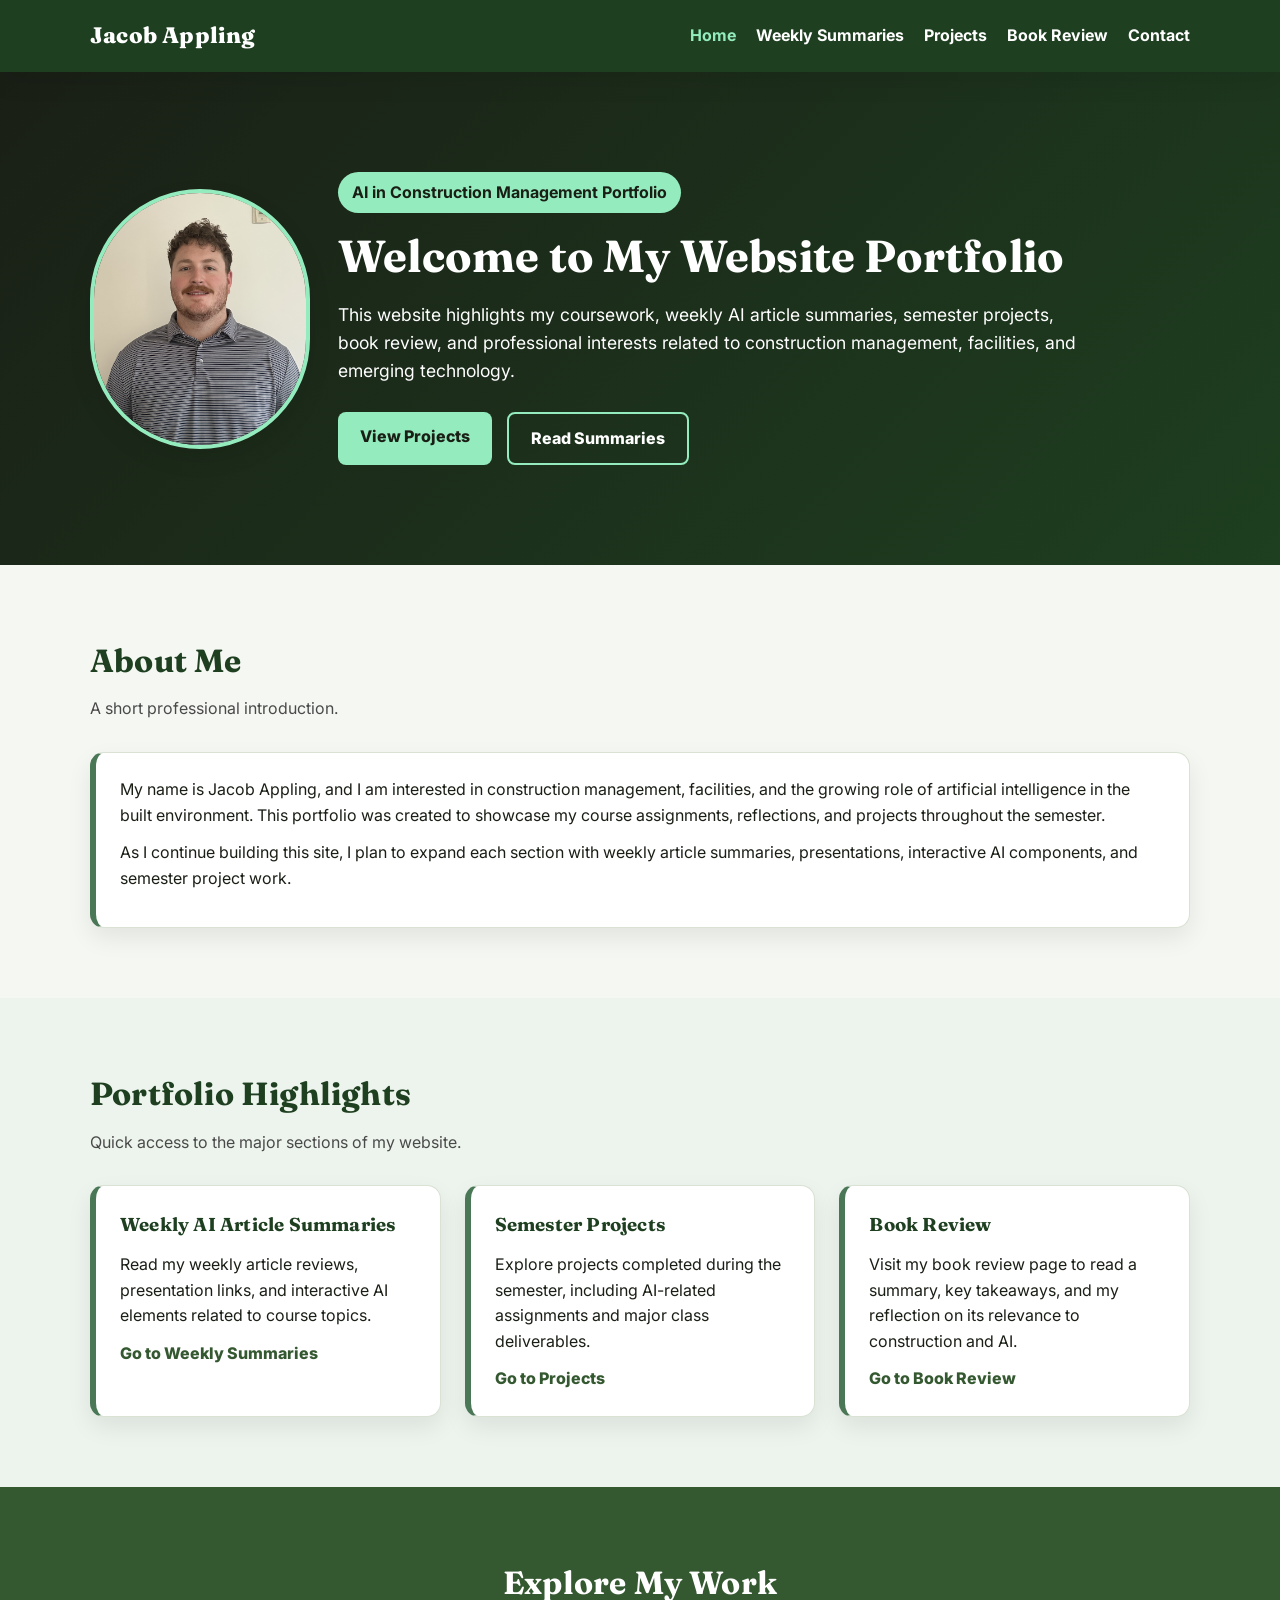
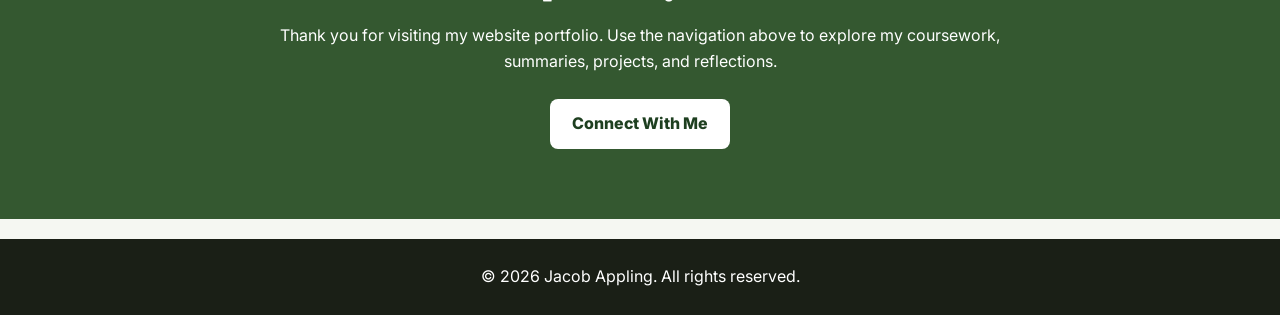
==== ApplingWebsite_codefix/ApplingWebsite/index.html @ 971ff02f "Fix Fonts + Week 2 paths" ====
<!DOCTYPE html>
<html lang="en">
<head>
  <meta charset="UTF-8" />
  <meta http-equiv="X-UA-Compatible" content="IE=edge" />
  <meta name="viewport" content="width=device-width, initial-scale=1.0" />
  <title>Jacob Appling | Portfolio Home</title>

  <link rel="stylesheet" href="styles.css" />

  <!-- Fonts -->
  <link rel="preconnect" href="https://fonts.googleapis.com">
  <link rel="preconnect" href="https://fonts.gstatic.com" crossorigin>
  <link href="https://fonts.googleapis.com/css2?family=Fraunces:opsz,wght@9..144,700;9..144,800&family=Inter:wght@400;500;600&display=swap" rel="stylesheet">
</head>

<body>
  <header class="site-header">
    <div class="container nav-container">
      <a href="index.html" class="logo">Jacob Appling</a>

      <nav class="navbar">
        <ul class="nav-links">
          <li><a href="index.html" class="active">Home</a></li>
          <li><a href="weekly-summaries.html">Weekly Summaries</a></li>
          <li><a href="projects.html">Projects</a></li>
          <li><a href="book-review.html">Book Review</a></li>
          <li><a href="contact.html">Contact</a></li>
        </ul>
      </nav>

      <button id="menu-toggle" class="menu-toggle" aria-label="Open navigation menu">☰</button>
    </div>
  </header>

  <main>
    <section class="hero">
      <div class="container hero-layout">
        <!-- LEFT: photo -->
        <div class="hero-photo">
          <img src="images/headshot.jpg" alt="Jacob Appling headshot" />
        </div>

        <!-- RIGHT: text -->
        <div class="hero-content">
          <p class="hero-tag">AI in Construction Management Portfolio</p>
          <h1>Welcome to My Website Portfolio</h1>
          <p class="hero-text">
            This website highlights my coursework, weekly AI article summaries,
            semester projects, book review, and professional interests related to
            construction management, facilities, and emerging technology.
          </p>

          <div class="hero-buttons">
            <a href="projects.html" class="btn btn-primary">View Projects</a>
            <a href="weekly-summaries.html" class="btn btn-secondary">Read Summaries</a>
          </div>
        </div>
      </div>
    </section>

    <section class="section">
      <div class="container">
        <div class="section-heading">
          <h2>About Me</h2>
          <p>A short professional introduction.</p>
        </div>

        <div class="card">
          <p>
            My name is Jacob Appling, and I am interested in construction
            management, facilities, and the growing role of artificial
            intelligence in the built environment. This portfolio was created to
            showcase my course assignments, reflections, and projects throughout
            the semester.
          </p>
          <p>
            As I continue building this site, I plan to expand each section with
            weekly article summaries, presentations, interactive AI components,
            and semester project work.
          </p>
        </div>
      </div>
    </section>

    <section class="section alt-section">
      <div class="container">
        <div class="section-heading">
          <h2>Portfolio Highlights</h2>
          <p>Quick access to the major sections of my website.</p>
        </div>

        <div class="card-grid">
          <article class="card">
            <h3>Weekly AI Article Summaries</h3>
            <p>
              Read my weekly article reviews, presentation links, and interactive AI
              elements related to course topics.
            </p>
            <a href="weekly-summaries.html" class="text-link">Go to Weekly Summaries</a>
          </article>

          <article class="card">
            <h3>Semester Projects</h3>
            <p>
              Explore projects completed during the semester, including AI-related
              assignments and major class deliverables.
            </p>
            <a href="projects.html" class="text-link">Go to Projects</a>
          </article>

          <article class="card">
            <h3>Book Review</h3>
            <p>
              Visit my book review page to read a summary, key takeaways, and my
              reflection on its relevance to construction and AI.
            </p>
            <a href="book-review.html" class="text-link">Go to Book Review</a>
          </article>
        </div>
      </div>
    </section>

    <section class="cta-section">
      <div class="container cta-content">
        <h2>Explore My Work</h2>
        <p>
          Thank you for visiting my website portfolio. Use the navigation above
          to explore my coursework, summaries, projects, and reflections.
        </p>
        <a href="contact.html" class="btn btn-light">Connect With Me</a>
      </div>
    </section>
  </main>

  <footer class="site-footer">
    <div class="container">
      <p>&copy; 2026 Jacob Appling. All rights reserved.</p>
    </div>
  </footer>

  <script src="script.js"></script>
</body>
</html>
---- ApplingWebsite_codefix/ApplingWebsite/styles.css ----
/* =========================
   Theme + Variables
========================= */
:root {
  --color-dark: #1A1F16;
  --color-primary: #1E3F20;
  --color-secondary: #345830;
  --color-muted: #4A7856;
  --color-accent: #94ECBE;

  --color-light: #F5F7F2;
  --color-white: #FFFFFF;
  --color-text: #1A1F16;
  --color-border: #d9e2d3;

  --shadow: 0 10px 25px rgba(0, 0, 0, 0.08);
}

/* =========================
   Reset + Base
========================= */
* {
  margin: 0;
  padding: 0;
  box-sizing: border-box;
}

html { scroll-behavior: smooth; }

body {
  font-family: "Inter", Arial, Helvetica, sans-serif; /* body font */
  background-color: var(--color-light);
  color: var(--color-text);
  line-height: 1.6;
}

h1, h2, h3, .logo {
  font-family: "Fraunces", serif; /* heading font */
  letter-spacing: 0.2px;
}

img {
  max-width: 100%;
  display: block;
}

.container {
  width: 90%;
  max-width: 1100px;
  margin: 0 auto;
}

.section { padding: 70px 0; }

.alt-section { background-color: #edf4ed; }

.two-spacer { margin-top: 24px; }

/* =========================
   Header / Nav
========================= */
.site-header {
  background-color: var(--color-primary);
  color: var(--color-white);
  position: sticky;
  top: 0;
  z-index: 1000;
  box-shadow: var(--shadow);
}

.nav-container {
  display: flex;
  justify-content: space-between;
  align-items: center;
  padding: 18px 0;
  position: relative;
}

.logo {
  font-size: 1.4rem;
  color: var(--color-white);
  text-decoration: none;
  font-weight: 800;
}

.nav-links {
  display: flex;
  list-style: none;
  gap: 20px;
}

.nav-links a {
  color: var(--color-white);
  text-decoration: none;
  font-weight: 700;
  transition: 0.3s ease;
}

.nav-links a:hover,
.nav-links a.active {
  color: var(--color-accent);
}

.menu-toggle {
  display: none;
  background: transparent;
  border: none;
  color: var(--color-white);
  font-size: 1.8rem;
  cursor: pointer;
}

/* =========================
   Hero
========================= */
.hero {
  background: linear-gradient(135deg, var(--color-dark), var(--color-primary));
  color: var(--color-white);
  padding: 100px 0;
}

/* Layout: photo left, text right */
.hero-layout {
  display: grid;
  grid-template-columns: 220px 1fr;
  gap: 28px;
  align-items: center;
}

.hero-photo img {
  width: 220px;
  height: 260px;
  object-fit: cover;
  border-radius: 999px;      /* oval */
  border: 4px solid var(--color-accent);
  box-shadow: var(--shadow);
}

.hero-content { max-width: 750px; }

.hero-tag {
  display: inline-block;
  background-color: var(--color-accent);
  color: var(--color-dark);
  padding: 8px 14px;
  border-radius: 999px;
  font-weight: 700;
  margin-bottom: 16px;
}

.hero h1 {
  font-size: 2.8rem;
  line-height: 1.2;
  margin-bottom: 18px;
}

.hero-text {
  font-size: 1.1rem;
  margin-bottom: 26px;
}

/* =========================
   Page Banner (internal pages)
========================= */
.page-banner {
  background: linear-gradient(135deg, var(--color-dark), var(--color-secondary));
  color: var(--color-white);
  padding: 80px 0;
}

.page-banner h1 {
  font-size: 2.4rem;
  margin-bottom: 12px;
}

.page-banner p { max-width: 750px; }

/* =========================
   Section Heading
========================= */
.section-heading { margin-bottom: 30px; }

.section-heading h2 {
  font-size: 2rem;
  color: var(--color-primary);
  margin-bottom: 10px;
}

.section-heading p { color: #4a4a4a; }

/* =========================
   Buttons
========================= */
.btn {
  display: inline-block;
  text-decoration: none;
  border: none;
  cursor: pointer;
  padding: 12px 22px;
  border-radius: 8px;
  font-weight: 800;
  transition: 0.3s ease;
}

.hero-buttons {
  display: flex;
  flex-wrap: wrap;
  gap: 15px;
}

.btn-primary {
  background-color: var(--color-accent);
  color: var(--color-dark);
}

.btn-primary:hover { background-color: #7ed8aa; }

.btn-secondary {
  background-color: transparent;
  color: var(--color-white);
  border: 2px solid var(--color-accent);
}

.btn-secondary:hover {
  background-color: var(--color-accent);
  color: var(--color-dark);
}

.btn-light {
  background-color: var(--color-white);
  color: var(--color-primary);
}

.btn-light:hover {
  background-color: var(--color-accent);
  color: var(--color-dark);
}

/* =========================
   Cards / Grid
========================= */
.card-grid {
  display: grid;
  grid-template-columns: repeat(3, 1fr);
  gap: 24px;
}

.card {
  background-color: var(--color-white);
  border: 1px solid var(--color-border);
  border-left: 6px solid var(--color-muted);
  border-radius: 14px;
  padding: 24px;
  box-shadow: var(--shadow);
}

.card h2, .card h3 {
  color: var(--color-primary);
  margin-bottom: 12px;
}

.card p { margin-bottom: 12px; }

.text-link {
  color: var(--color-secondary);
  text-decoration: none;
  font-weight: 800;
}

.text-link:hover {
  color: var(--color-primary);
  text-decoration: underline;
}

/* =========================
   Interactive Prompt Builder
========================= */
.interactive-card { max-width: 100%; }

.prompt-output {
  margin-top: 18px;
  padding: 14px;
  background-color: #eef8f1;
  border-left: 5px solid var(--color-secondary);
  border-radius: 8px;
}

/* =========================
   CTA Section
========================= */
.cta-section {
  background-color: var(--color-secondary);
  color: var(--color-white);
  padding: 70px 0;
}

.cta-content {
  text-align: center;
  max-width: 800px;
}

.cta-content h2 {
  font-size: 2rem;
  margin-bottom: 15px;
}

.cta-content p { margin-bottom: 25px; }

/* =========================
   Lists
========================= */
.styled-list { padding-left: 20px; }
.styled-list li { margin-bottom: 10px; }

/* =========================
   Footer
========================= */
.site-footer {
  background-color: var(--color-dark);
  color: var(--color-white);
  text-align: center;
  padding: 25px 0;
  margin-top: 20px;
}

/* =========================
   Weekly Summaries: Deliverables
========================= */
.deliverables {
  margin-top: 12px;
  padding-top: 12px;
  border-top: 1px solid var(--color-border);
}

.deliverables-title { margin-bottom: 6px; }

.deliverables-list {
  list-style: none;
  padding-left: 0;
  display: grid;
  gap: 8px;
}

/* =========================
   Viewer Page
========================= */
.viewer-card { padding: 18px; }

.viewer-frame {
  width: 100%;
  height: 78vh;
  border: 1px solid var(--color-border);
  border-radius: 10px;
  background: white;
}

.viewer-video {
  width: 100%;
  max-height: 78vh;
  border: 1px solid var(--color-border);
  border-radius: 10px;
}

.viewer-actions { margin-top: 14px; }

/* =========================
   Responsive
========================= */
@media (max-width: 900px) {
  .card-grid { grid-template-columns: 1fr 1fr; }

  .hero h1 { font-size: 2.3rem; }

  .page-banner h1 { font-size: 2rem; }
}

@media (max-width: 800px) {
  .hero-layout {
    grid-template-columns: 1fr;
  }

  .hero-photo img {
    width: 180px;
    height: 210px;
    margin-bottom: 10px;
  }
}

@media (max-width: 700px) {
  .nav-links {
    display: none;
    flex-direction: column;
    background-color: var(--color-primary);
    position: absolute;
    top: 70px;
    right: 0;
    width: 230px;
    padding: 20px;
    border-radius: 10px;
    box-shadow: var(--shadow);
  }

  .nav-links.show { display: flex; }

  .menu-toggle { display: block; }

  .card-grid { grid-template-columns: 1fr; }

  .hero, .page-banner { padding: 70px 0; }

  .hero h1, .page-banner h1 { font-size: 2rem; }

  .section { padding: 55px 0; }
}
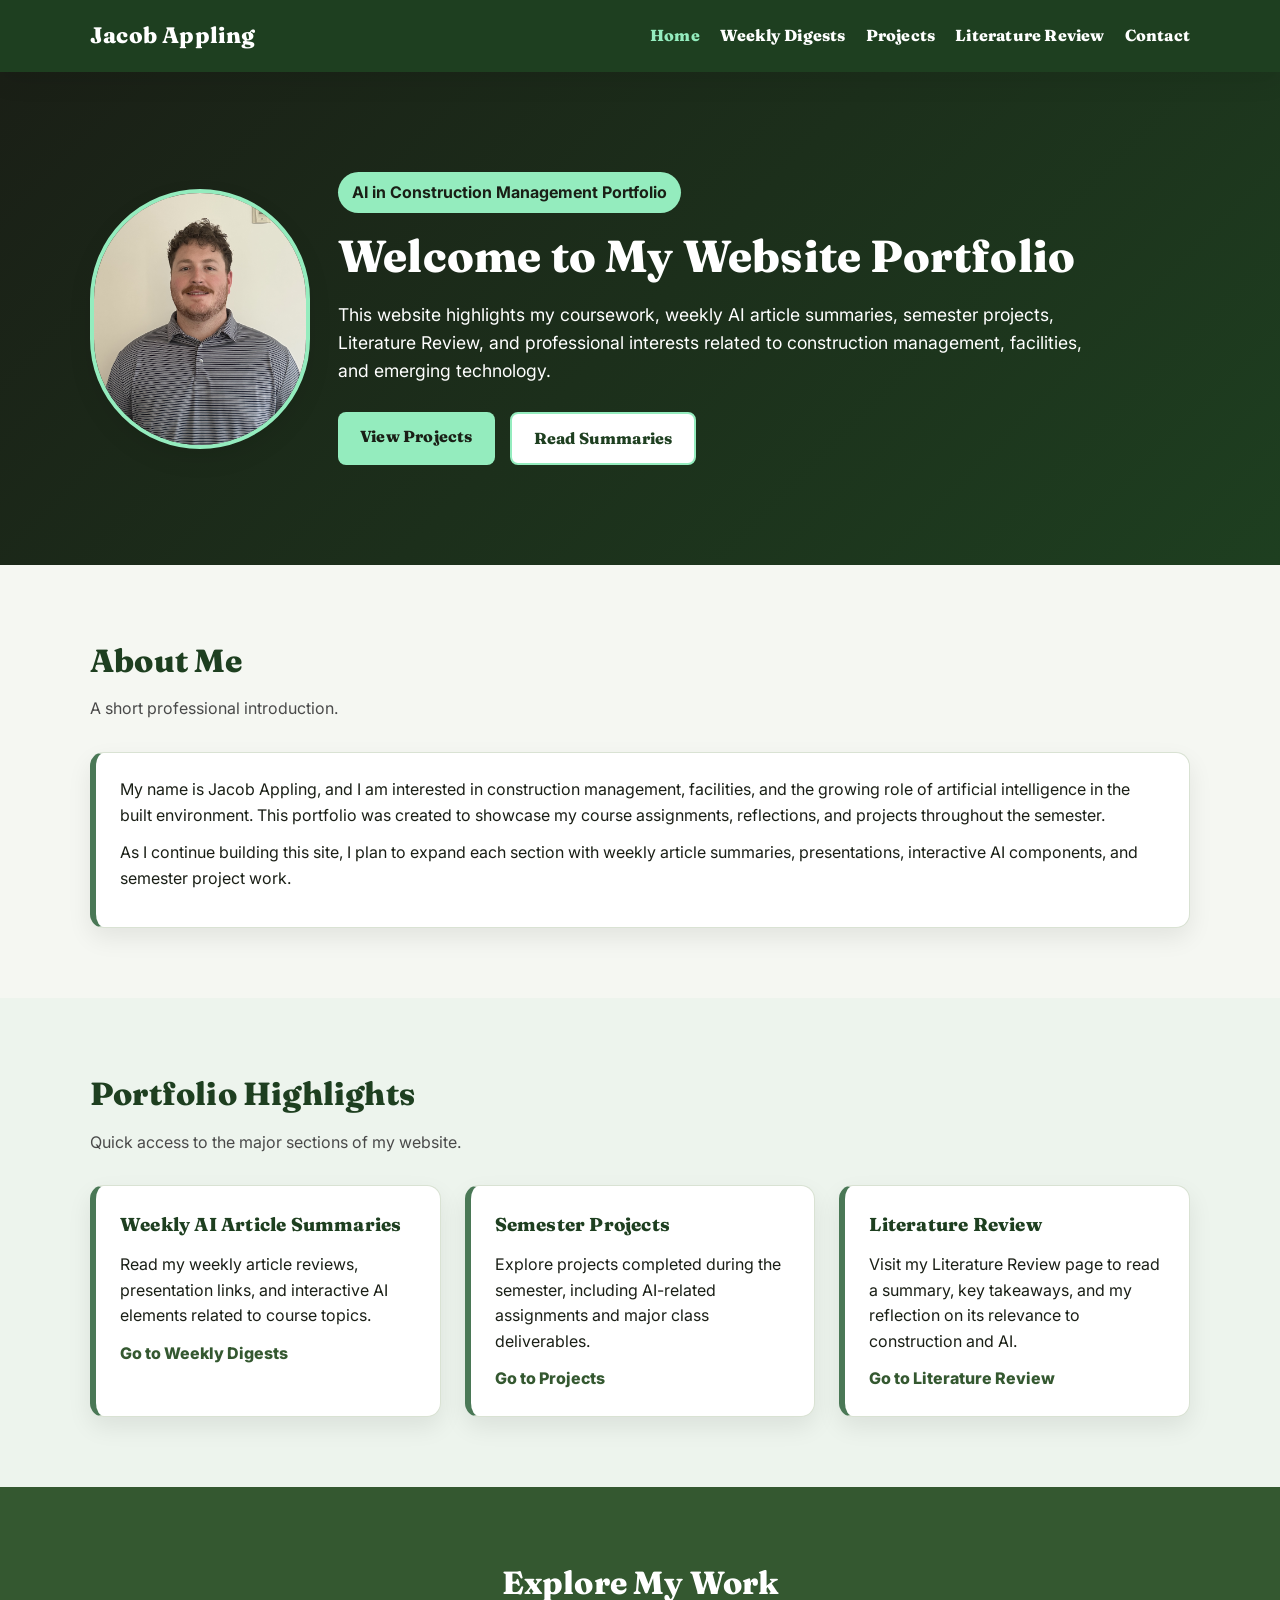
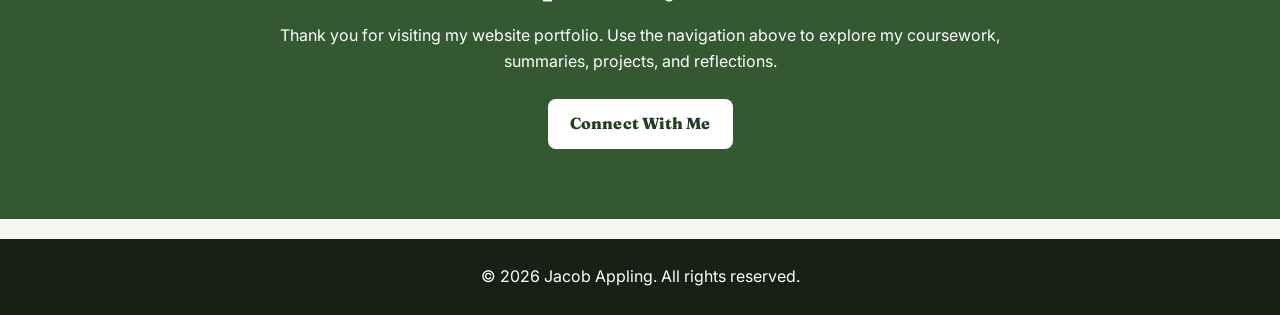
==== commit b585fe86: "Update weekly digest PDFs and page layout" ====
--- a/ApplingWebsite_codefix/ApplingWebsite/index.html
+++ b/ApplingWebsite_codefix/ApplingWebsite/index.html
@@ -5,7 +5,6 @@
   <meta http-equiv="X-UA-Compatible" content="IE=edge" />
   <meta name="viewport" content="width=device-width, initial-scale=1.0" />
   <title>Jacob Appling | Portfolio Home</title>
-
   <link rel="stylesheet" href="styles.css" />
 
   <!-- Fonts -->
@@ -22,9 +21,9 @@
       <nav class="navbar">
         <ul class="nav-links">
           <li><a href="index.html" class="active">Home</a></li>
-          <li><a href="weekly-summaries.html">Weekly Summaries</a></li>
+          <li><a href="weekly-summaries.html">Weekly Digests</a></li>
           <li><a href="projects.html">Projects</a></li>
-          <li><a href="book-review.html">Book Review</a></li>
+          <li><a href="book-review.html">Literature Review</a></li>
           <li><a href="contact.html">Contact</a></li>
         </ul>
       </nav>
@@ -47,7 +46,7 @@
           <h1>Welcome to My Website Portfolio</h1>
           <p class="hero-text">
             This website highlights my coursework, weekly AI article summaries,
-            semester projects, book review, and professional interests related to
+            semester projects, Literature Review, and professional interests related to
             construction management, facilities, and emerging technology.
           </p>
 
@@ -97,7 +96,7 @@
               Read my weekly article reviews, presentation links, and interactive AI
               elements related to course topics.
             </p>
-            <a href="weekly-summaries.html" class="text-link">Go to Weekly Summaries</a>
+            <a href="weekly-summaries.html" class="text-link">Go to Weekly Digests</a>
           </article>
 
           <article class="card">
@@ -110,12 +109,12 @@
           </article>
 
           <article class="card">
-            <h3>Book Review</h3>
+            <h3>Literature Review</h3>
             <p>
-              Visit my book review page to read a summary, key takeaways, and my
+              Visit my Literature Review page to read a summary, key takeaways, and my
               reflection on its relevance to construction and AI.
             </p>
-            <a href="book-review.html" class="text-link">Go to Book Review</a>
+            <a href="book-review.html" class="text-link">Go to Literature Review</a>
           </article>
         </div>
       </div>
--- a/ApplingWebsite_codefix/ApplingWebsite/styles.css
+++ b/ApplingWebsite_codefix/ApplingWebsite/styles.css
@@ -411,4 +411,104 @@
   .hero h1, .page-banner h1 { font-size: 2rem; }
 
   .section { padding: 55px 0; }
+}/* =====================================================
+   GLOBAL FONT FIX FOR HEADINGS + NAVIGATION TABS
+===================================================== */
+
+h1,
+h2,
+h3,
+h4,
+h5,
+h6,
+.logo,
+.navbar a,
+.nav-links a,
+.page-banner h1,
+.hero h1,
+.card h2,
+.card h3,
+.section-title,
+.page-title,
+.btn {
+  font-family: "Fraunces", serif !important;
+  font-weight: 800;
+  letter-spacing: 0.2px;
+}
+
+/* Make nav tabs feel more like the title font */
+.nav-links a {
+  font-size: 1rem;
+  font-weight: 800;
+}
+
+/* Keep regular paragraph text clean and readable */
+p,
+li {
+  font-family: "Inter", Arial, sans-serif;
+}/* =====================================================
+   HERO BUTTON READABILITY FIX
+===================================================== */
+
+.btn-secondary {
+  background-color: #ffffff;
+  color: #1E3F20 !important;
+  border: 2px solid #94ECBE;
+  font-weight: 800;
+}
+
+.btn-secondary:hover {
+  background-color: #94ECBE;
+  color: #1A1F16 !important;
+  border-color: #94ECBE;
+}/* =====================================================
+   GLOBAL FONT FIX FOR HEADINGS + NAVIGATION TABS
+===================================================== */
+
+h1,
+h2,
+h3,
+h4,
+h5,
+h6,
+.logo,
+.navbar a,
+.nav-links a,
+.page-banner h1,
+.hero h1,
+.card h2,
+.card h3,
+.section-title,
+.page-title,
+.btn {
+  font-family: "Fraunces", serif !important;
+  font-weight: 800;
+  letter-spacing: 0.2px;
+}
+
+.nav-links a {
+  font-size: 1rem;
+  font-weight: 800;
+}
+
+p,
+li {
+  font-family: "Inter", Arial, sans-serif;
+}
+
+/* =====================================================
+   HERO BUTTON READABILITY FIX
+===================================================== */
+
+.btn-secondary {
+  background-color: #ffffff;
+  color: #1E3F20 !important;
+  border: 2px solid #94ECBE;
+  font-weight: 800;
+}
+
+.btn-secondary:hover {
+  background-color: #94ECBE;
+  color: #1A1F16 !important;
+  border-color: #94ECBE;
 }
